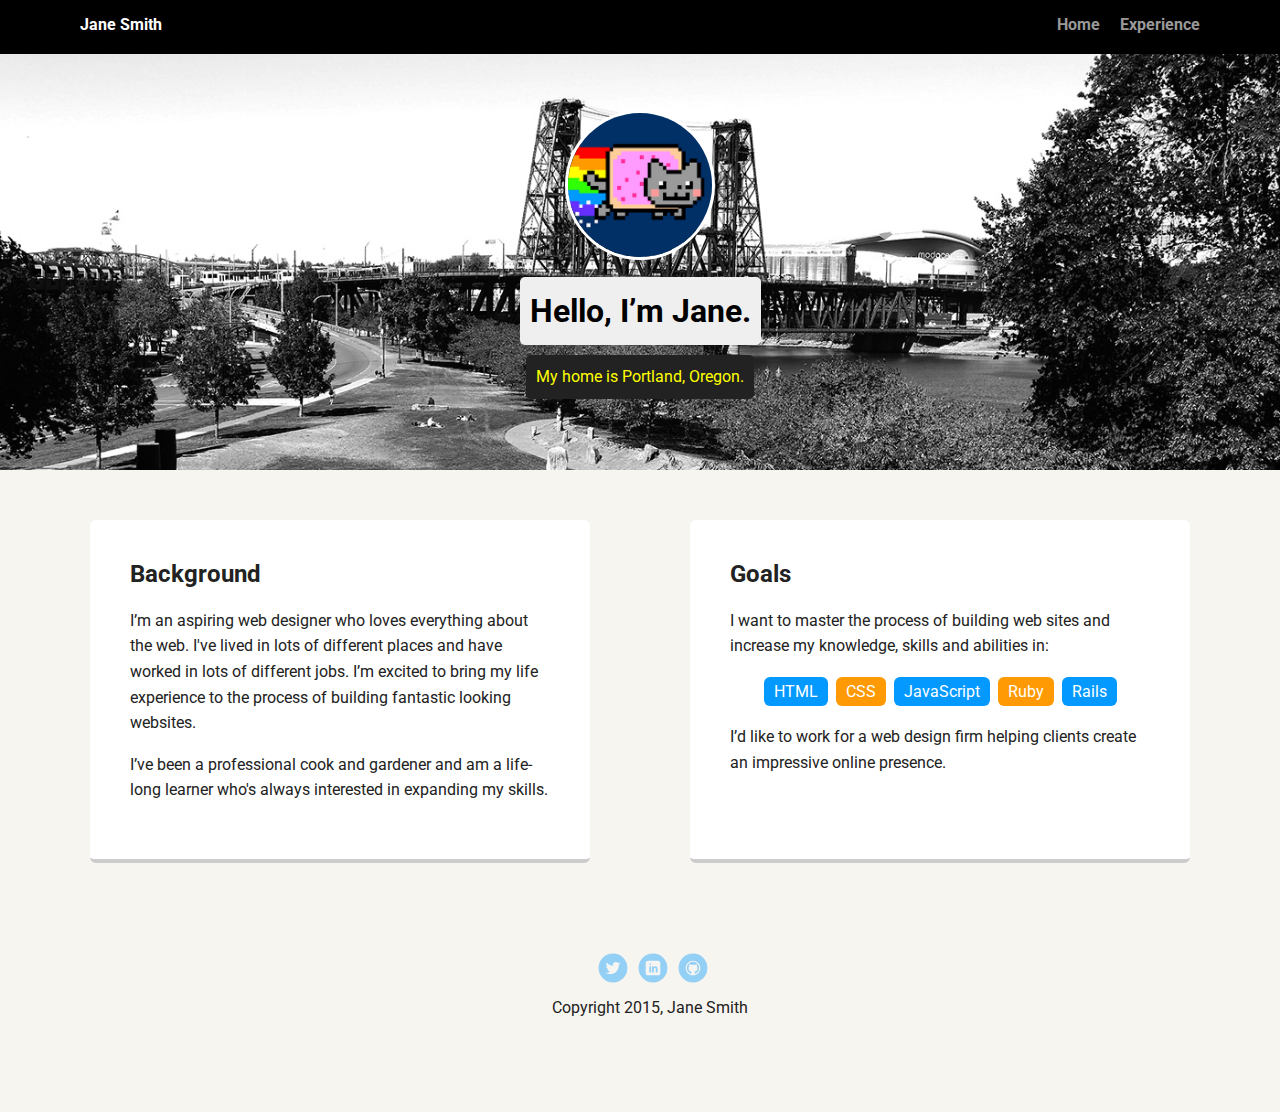
==== index.html @ ca3a362c "File Structure Setup" ====
<!doctype html>
<html lang="en">
<head>
  <meta charset="utf-8">
  <title>Jane Smith's Profile</title>
  <meta name="viewport" content="width=device-width, initial-scale=1.0">
  <link rel="stylesheet" href="styles.css">
  <link href="https://fonts.googleapis.com/css?family=Muli%7CRoboto:400,300,500,700,900" rel="stylesheet"></head>
  <body>

    <div class="main-nav">
        <ul class="nav">
          <li class="name">Jane Smith</li>
          <li><a href="#">Home</a></li>
          <li><a href="#">Experience</a></li>
        </ul>
    </div>

    <header>
      <img src="images/me.png" alt="Drawing of Jane Smith" class="profile-image">
      <h1 class="tag name">Hello, I’m Jane.</h1>
      <p class="tag location">My home is Portland, Oregon.</p>
    </header>

    <main class="flex">
      <div class="card">
        <h2>Background</h2>
        <p>I’m an aspiring web designer who loves everything about the web. I've lived in lots of different places and have worked in lots of different jobs. I’m excited to bring my life experience to the process of building fantastic looking websites.</p>
        <p>I’ve been a professional cook and gardener and am a life-long learner who's always interested in expanding my skills.</p>
      </div> 

      <div class="card">
        <h2>Goals</h2>
        <p>I want to master the process of building web sites and increase my knowledge, skills and abilities in:</p>
        <ul class="skills">
          <li>HTML</li>
          <li>CSS</li>
          <li>JavaScript</li>
          <li>Ruby</li>
          <li>Rails</li>
        </ul>
        <p>I’d like to work for a web design firm helping clients create an impressive online presence.</p>
      </div> 

    </main>
    <footer>
      <ul>
        <li><a href="#" class="social twitter">Twitter</a></li>
        <li><a href="#" class="social linkedin">LinkedIn</a></li>
        <li><a href="#" class="social github">Github</a></li>
      </ul>
      <p class="copyright">Copyright 2015, Jane Smith</p>
    </footer>
  </body>
  </html>
---- styles.css ----
/* Global Layout Set-up */
* { 
  box-sizing: border-box;
}
  
body {
  margin: 0;
  padding: 0;
  text-align: center;
  font-family: 'Roboto', sans-serif;
  color: #222;
  background: #f7f5f0;
}
/* Link Styles */

a {
  text-decoration: none;
  color: #999;
}
a:hover {
  color: #6633ff;
}

/* Section Styles */

.main-nav {
  width: 100%;
  background: black;
  min-height: 30px;
  padding: 10px;
  position: fixed;
  text-align: center;
}
.nav {
  display: flex;
  justify-content: space-around;
  font-weight: 700;
  list-style-type: none;
  margin: 0 auto;
  padding: 0;
}

.nav .name {
    display: block;
    margin-right: auto;
    color: white;
}
.nav li {
  padding: 5px 10px 10px 10px;
}
.nav a {
  transition: all .5s;
}
.nav a:hover {
  color: white
}

header {
  text-align: center;
  background: url('images/portland.jpg') no-repeat top center ;
  background-size: cover;
  overflow: hidden;
  padding-top: 60px;
}
header {
  line-height: 1.5;
}
header .profile-image {
  margin-top: 50px;
  width: 150px;
  height: 150px;
  border-radius: 50%;
  border: 3px solid white;
  transition: all .5s;
}
header .profile-image:hover {
  transform: scale(1.2) rotate(5deg);
}
.tag {
  background-color: #efefef;
  color: black;
  padding: 10px;
  border-radius: 5px;
  display: table;
  margin: 10px auto;
} 
.location {
  background-color: #222;
  color: yellow;
}
.card {
  margin: 30px;
  padding: 20px 40px 40px;
  max-width: 500px;
  text-align: left;
  background: #fff;
  border-bottom: 4px solid #ccc;
  border-radius: 6px;
  transition: all .5s;
}
.card:hover {
  border-color: #ff99ff;
}

ul.skills {
  padding: 0;
  text-align: center;
}

.skills li {
  border-radius: 6px;
  display: inline-block;
  background: #ff9904;
  color: white;
  padding: 5px 10px;
  margin: 2px;
}

.skills li:nth-child(odd) {
  background: #0399ff;
}

footer {
  width: 100%;
  min-height: 30px;
  padding: 20px 0 40px 20px;
}

footer .copyright {
  top: -8px;
  font-size: .75em;
}

footer ul {
  list-style-type: none;
  margin: 0;
  padding: 0;
}

footer ul li {
  display: inline-block;
}

a.social {
  display: inline-block;
  text-indent: -9999px;
  margin-left: 5px;
  width: 30px;
  height: 30px;
  background-size: 30px 30px;
  opacity: .4;
  transition: all .5s;
}
a.twitter {
  background-image: url(images/twitter.svg);
}
a.linkedin {
  background-image: url(images/linkedin.svg);
}
a.github {
  background-image: url(images/github.svg);
}
a.social:hover {
  opacity: 1;
}
.clearfix {
  clear: both;
}

/* Styles for larger screens */
@media screen and (min-width: 720px) {
  
  .flex {
      display: -ms-flexbox;      /* TWEENER - IE 10 */
      display: flex; 
      max-width: 1200px;
      -ms-flex-pack: distribute;
      justify-content: space-around;
      margin: 0 auto;
  }

  header {
    min-height: 470px;
  }

  .nav {
    max-width: 1200px;
    padding: 0 30px;
  }


  main {
    padding-top: 20px;
  }

  main p {
    line-height: 1.6em;
  }

  footer {
    font-size: 1.3em;
    max-width: 1200px;
    margin: 40px auto;
  }

}
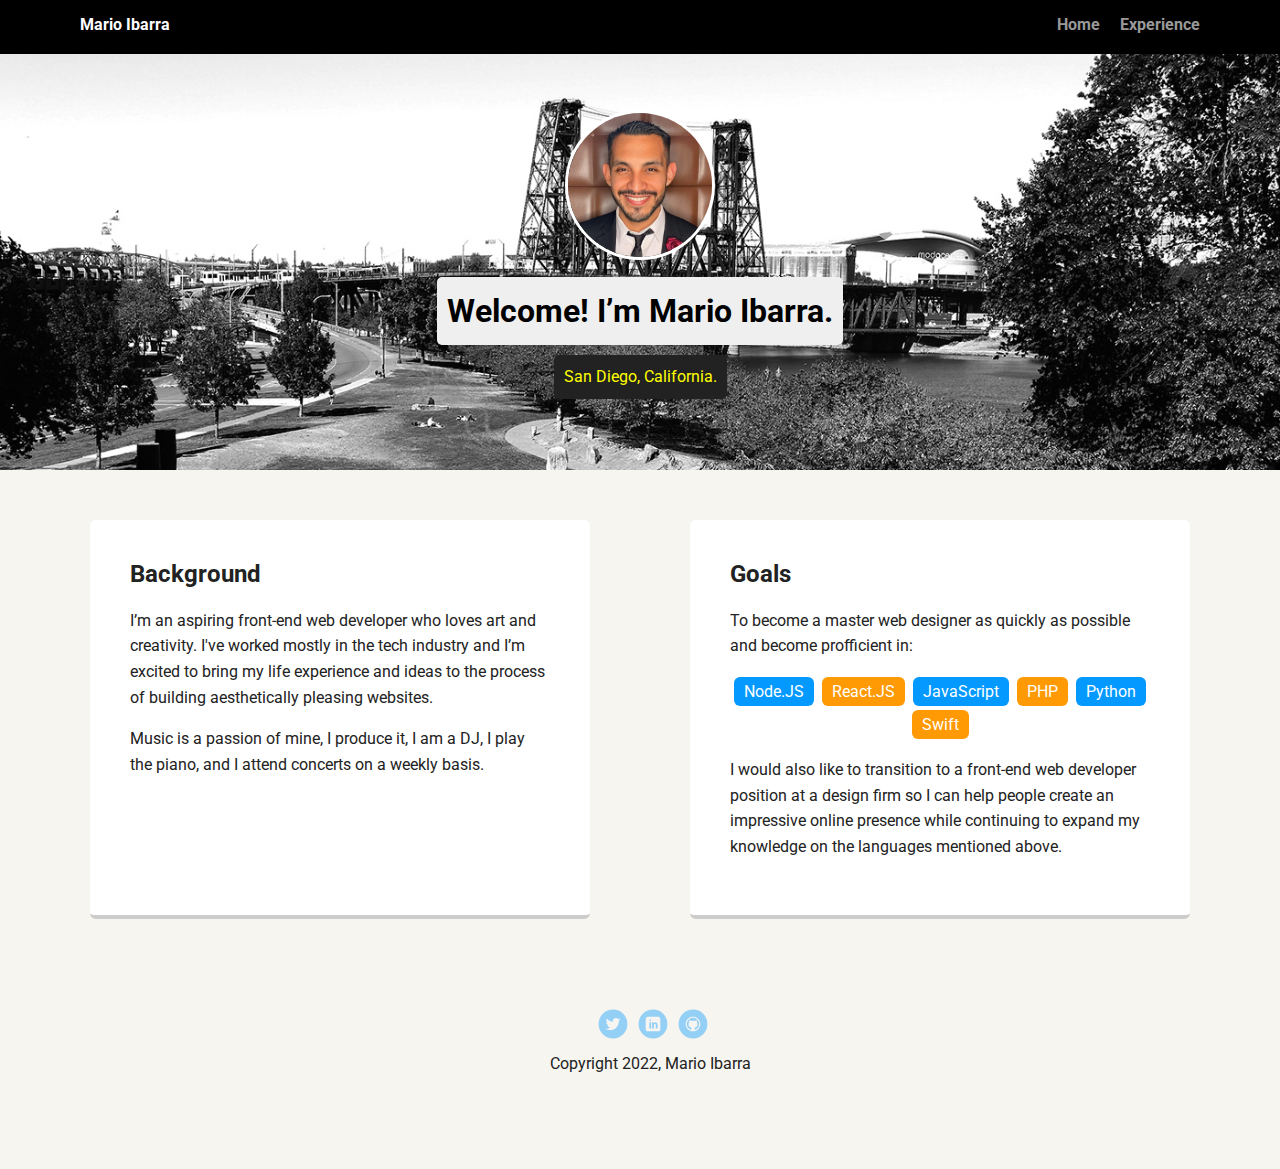
==== commit 4a81e628: "Index done & exp. pg. started" ====
--- a/index.html
+++ b/index.html
@@ -2,54 +2,56 @@
 <html lang="en">
 <head>
   <meta charset="utf-8">
-  <title>Jane Smith's Profile</title>
+  <title>Mario Ibarra's Profile</title>
   <meta name="viewport" content="width=device-width, initial-scale=1.0">
   <link rel="stylesheet" href="styles.css">
   <link href="https://fonts.googleapis.com/css?family=Muli%7CRoboto:400,300,500,700,900" rel="stylesheet"></head>
+
   <body>
 
     <div class="main-nav">
         <ul class="nav">
-          <li class="name">Jane Smith</li>
-          <li><a href="#">Home</a></li>
-          <li><a href="#">Experience</a></li>
+          <li class="name">Mario Ibarra</li>
+          <li><a href="index.html">Home</a></li>
+          <li><a href="experience.html">Experience</a></li>
         </ul>
     </div>
 
     <header>
-      <img src="images/me.png" alt="Drawing of Jane Smith" class="profile-image">
-      <h1 class="tag name">Hello, I’m Jane.</h1>
-      <p class="tag location">My home is Portland, Oregon.</p>
+      <img src="images/profile-pic.jpeg" alt="Classy photo of myself" class="profile-image">
+      <h1 class="tag name">Welcome! I’m Mario Ibarra.</h1>
+      <p class="tag location">San Diego, California.</p>
     </header>
 
     <main class="flex">
       <div class="card">
         <h2>Background</h2>
-        <p>I’m an aspiring web designer who loves everything about the web. I've lived in lots of different places and have worked in lots of different jobs. I’m excited to bring my life experience to the process of building fantastic looking websites.</p>
-        <p>I’ve been a professional cook and gardener and am a life-long learner who's always interested in expanding my skills.</p>
+        <p>I’m an aspiring front-end web developer who loves art and creativity. I've worked mostly in the tech industry and I’m excited to bring my life experience and ideas to the process of building aesthetically pleasing websites.</p>
+        <p>Music is a passion of mine, I produce it, I am a DJ, I play the piano, and I attend concerts on a weekly basis.</p>
       </div> 
 
       <div class="card">
         <h2>Goals</h2>
-        <p>I want to master the process of building web sites and increase my knowledge, skills and abilities in:</p>
+        <p>To become a master web designer as quickly as possible and become profficient in:</p>
         <ul class="skills">
-          <li>HTML</li>
-          <li>CSS</li>
+          <li>Node.JS</li>
+          <li>React.JS</li>
           <li>JavaScript</li>
-          <li>Ruby</li>
-          <li>Rails</li>
+          <li>PHP</li>
+          <li>Python</li>
+          <li>Swift</li>
         </ul>
-        <p>I’d like to work for a web design firm helping clients create an impressive online presence.</p>
+        <p>I would also like to transition to a front-end web developer position at a design firm so I can help people create an impressive online presence while continuing to expand my knowledge on the languages mentioned above.</p>
       </div> 
 
     </main>
     <footer>
       <ul>
-        <li><a href="#" class="social twitter">Twitter</a></li>
-        <li><a href="#" class="social linkedin">LinkedIn</a></li>
-        <li><a href="#" class="social github">Github</a></li>
+        <li><a href="https://twitter.com/RealMcSir" class="social twitter">Twitter</a></li>
+        <li><a href="https://www.linkedin.com/in/mario-ibarra/" class="social linkedin">LinkedIn</a></li>
+        <li><a href="https://github.com/ibarram2" class="social github">Github</a></li>
       </ul>
-      <p class="copyright">Copyright 2015, Jane Smith</p>
+      <p class="copyright">Copyright 2022, Mario Ibarra</p>
     </footer>
   </body>
   </html>
--- a/styles.css
+++ b/styles.css
@@ -98,6 +98,18 @@
   border-radius: 6px;
   transition: all .5s;
 }
+
+.card2 {
+  margin: 30px;
+  padding: 20px 40px 40px;
+  max-width: 1000px;
+  text-align: left;
+  background: #fff;
+  border-bottom: 4px solid #ccc;
+  border-radius: 6px;
+  transition: all .5s;
+}
+
 .card:hover {
   border-color: #ff99ff;
 }
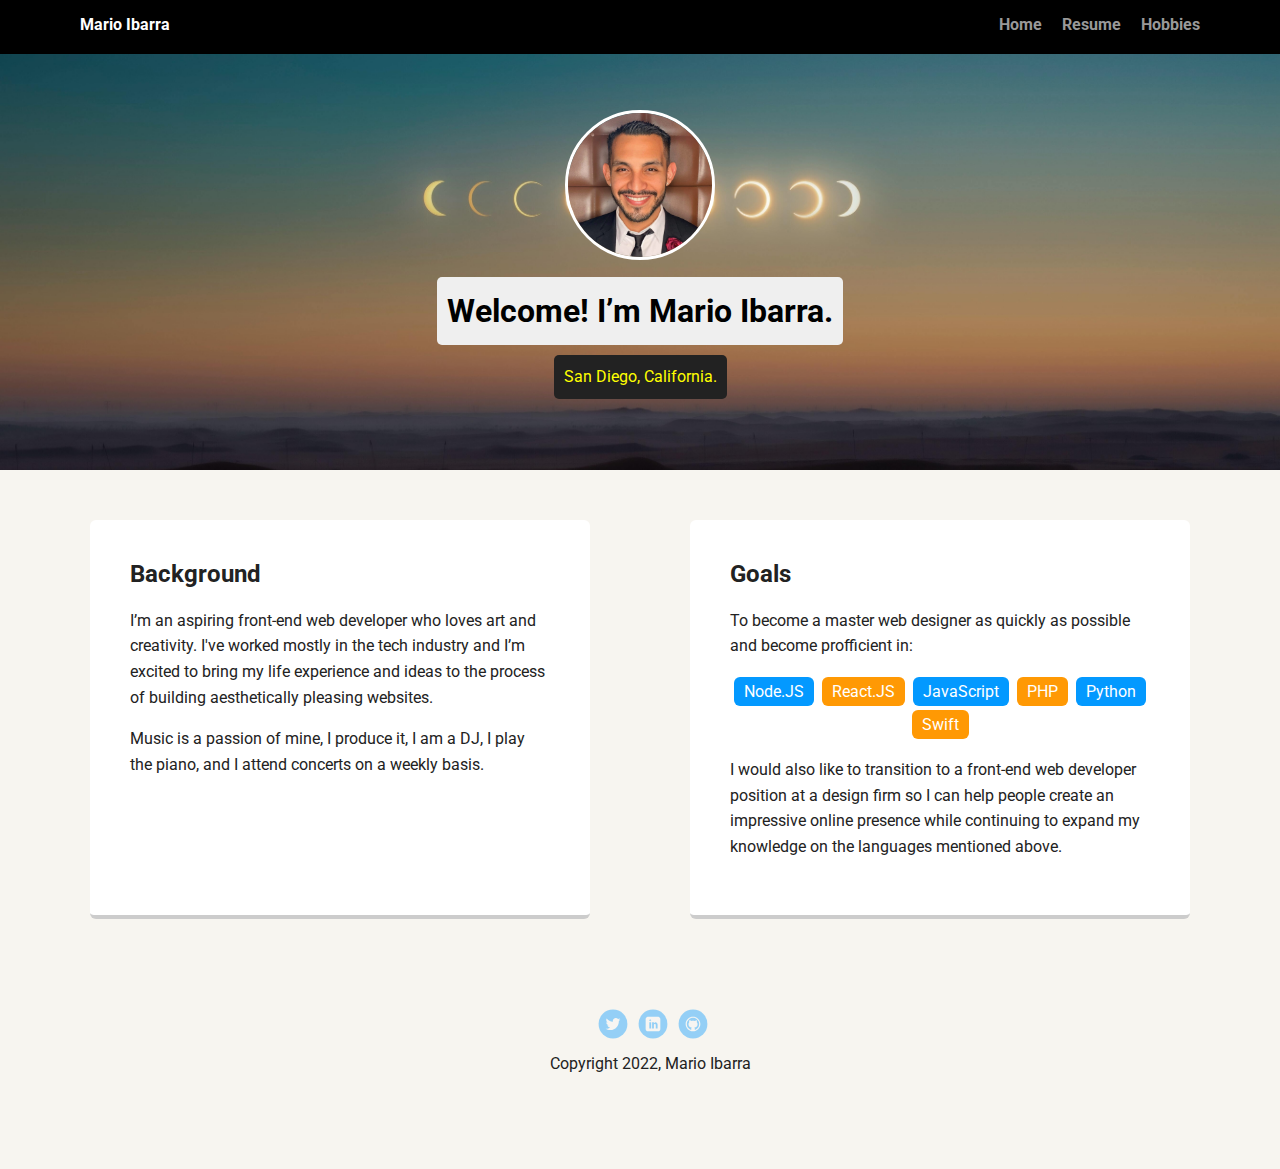
==== commit 904fe75e: "finished resume, started hobbies" ====
--- a/index.html
+++ b/index.html
@@ -13,7 +13,8 @@
         <ul class="nav">
           <li class="name">Mario Ibarra</li>
           <li><a href="index.html">Home</a></li>
-          <li><a href="experience.html">Experience</a></li>
+          <li><a href="resume.html">Resume</a></li>
+          <li><a href="hobbies.html">Hobbies</a></li>
         </ul>
     </div>
 
--- a/styles.css
+++ b/styles.css
@@ -57,7 +57,7 @@
 
 header {
   text-align: center;
-  background: url('images/portland.jpg') no-repeat top center ;
+  background: url('images/background.jpeg') no-repeat top center ;
   background-size: cover;
   overflow: hidden;
   padding-top: 60px;
@@ -178,6 +178,9 @@
 .clearfix {
   clear: both;
 }
+.resume {
+  text-align: center;
+}
 
 /* Styles for larger screens */
 @media screen and (min-width: 720px) {
